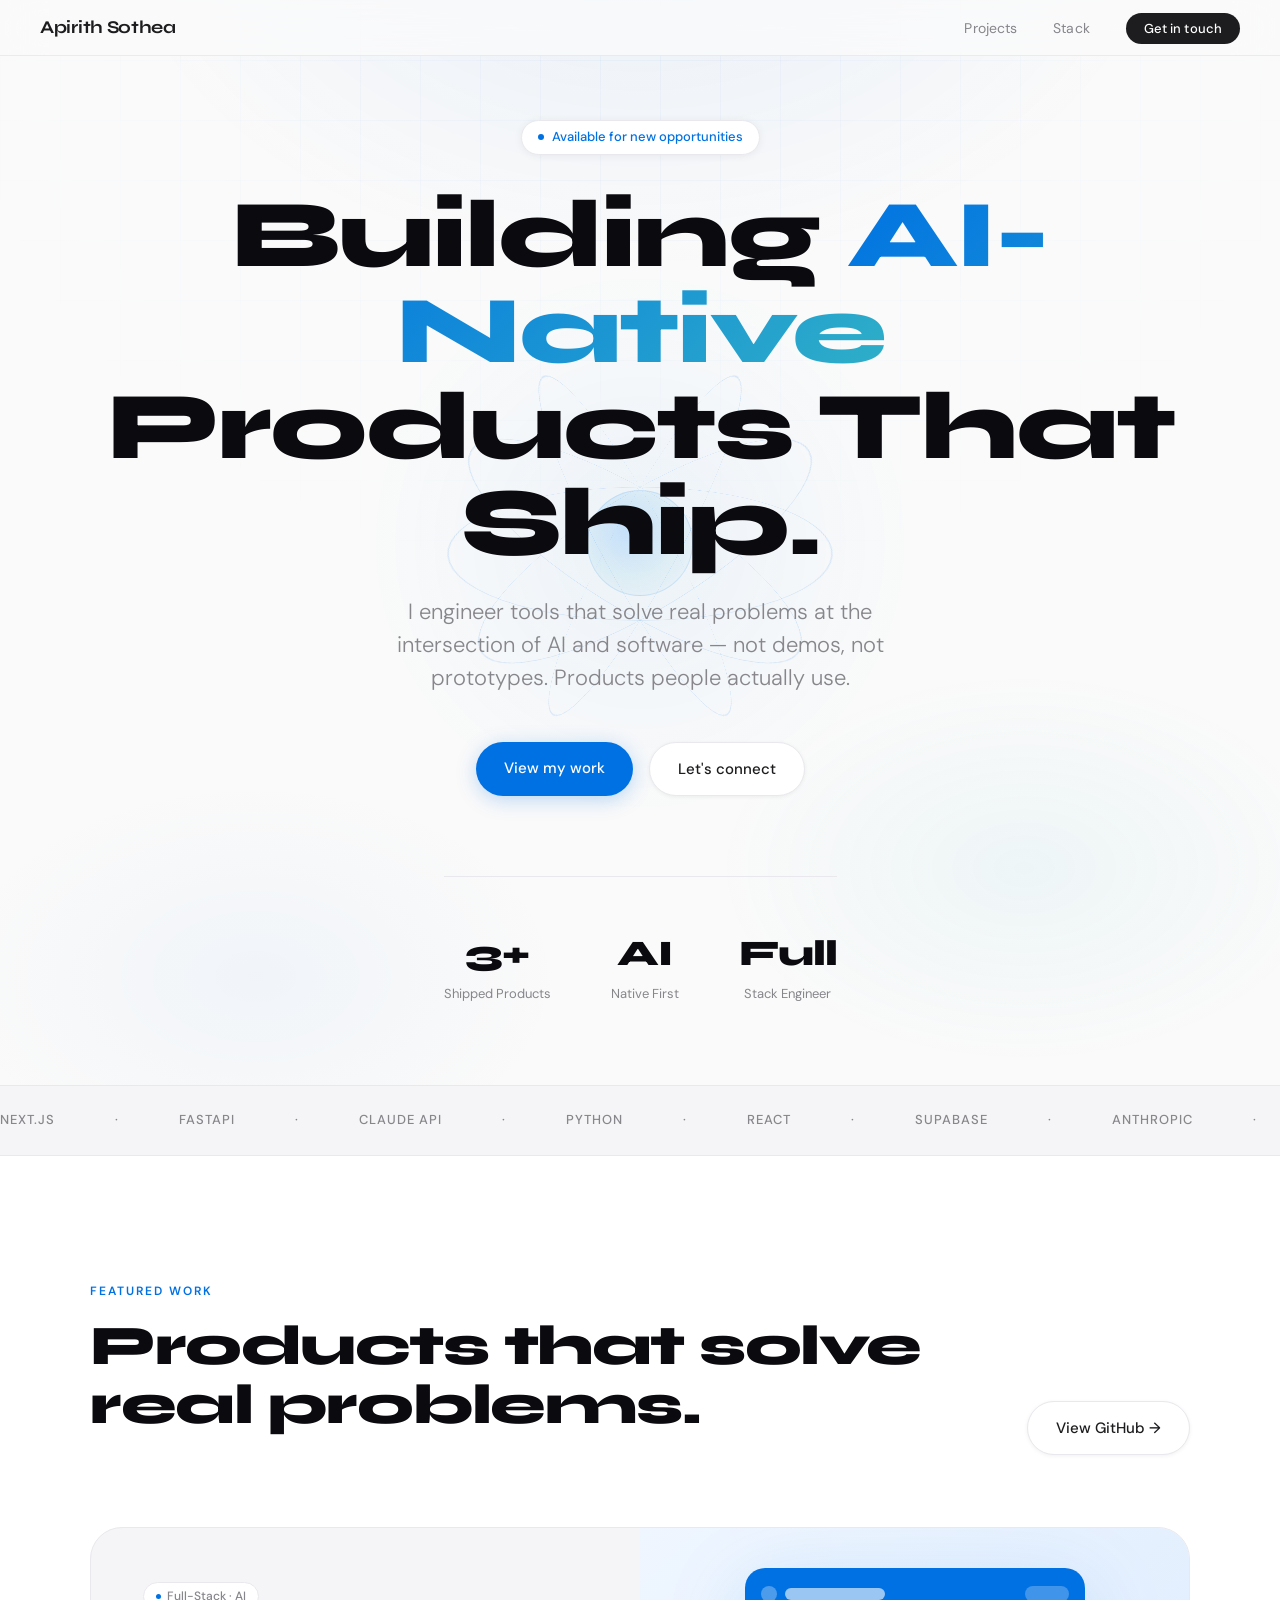
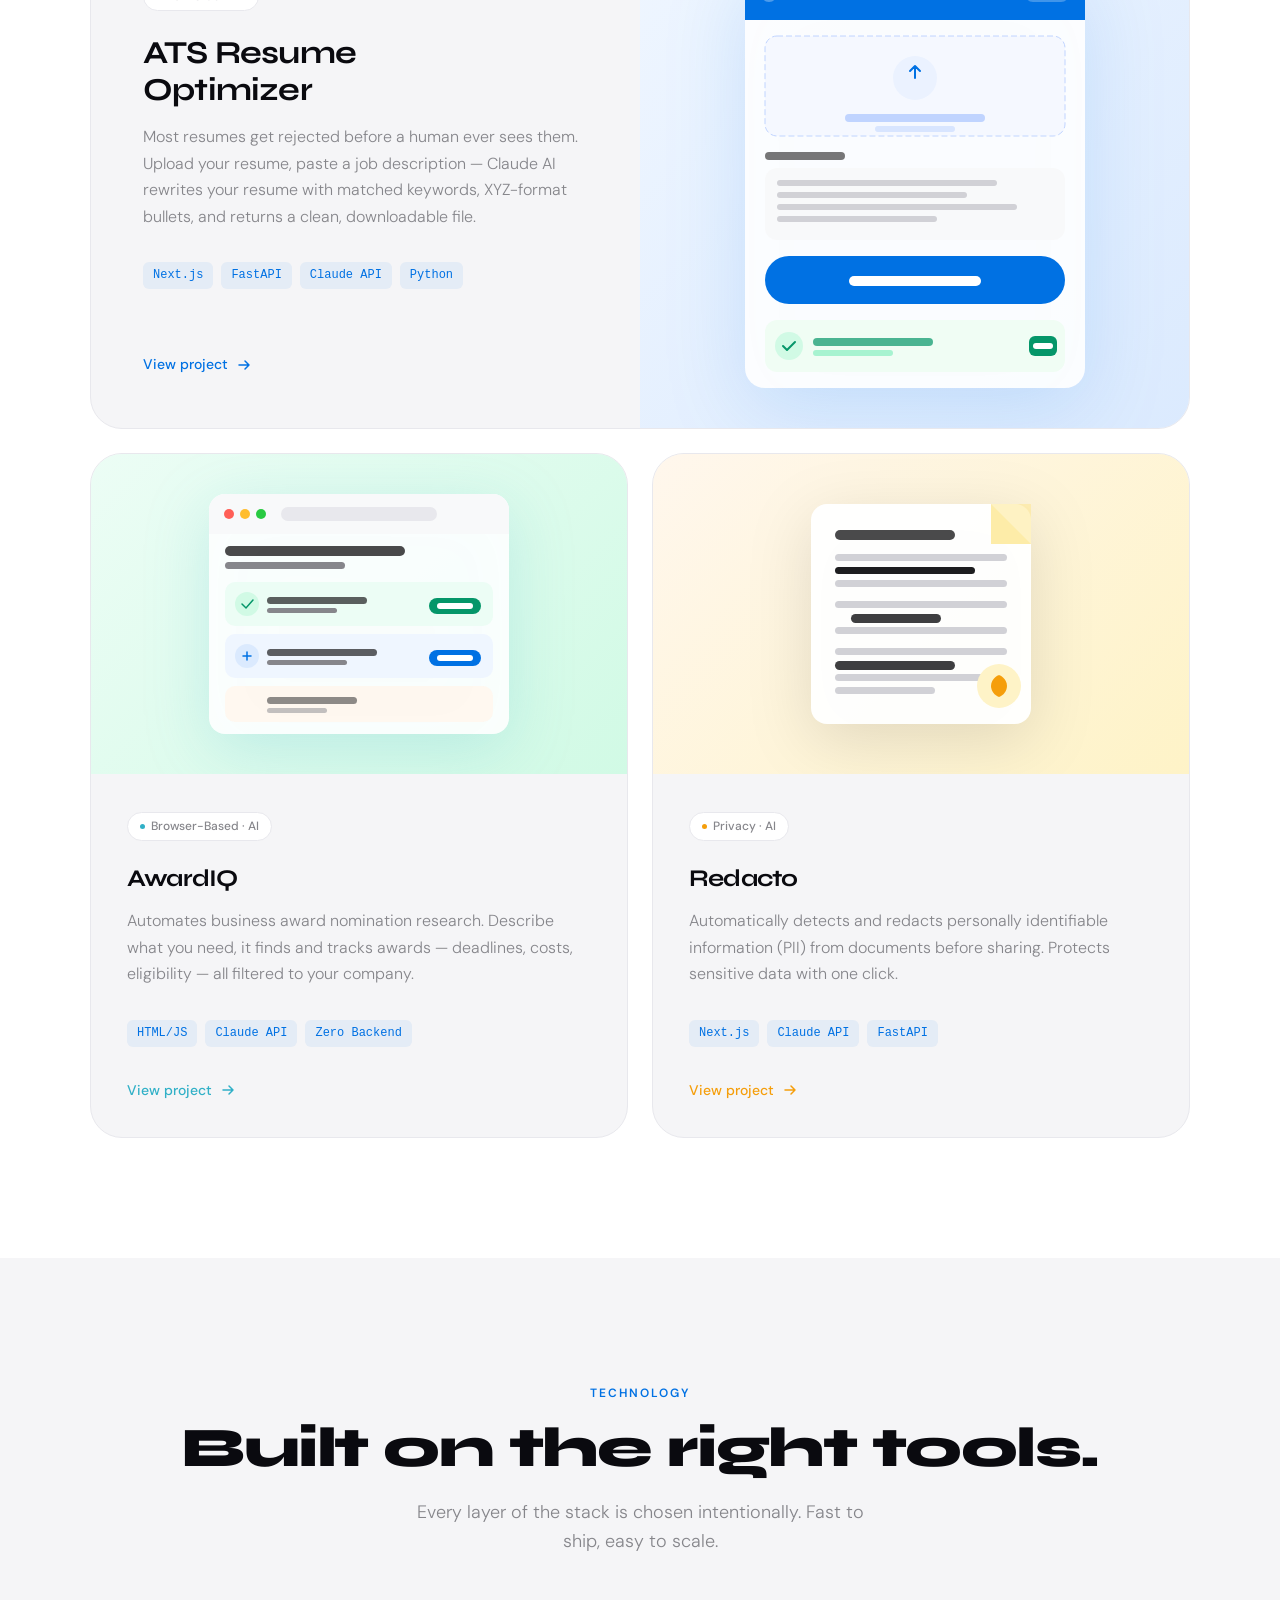
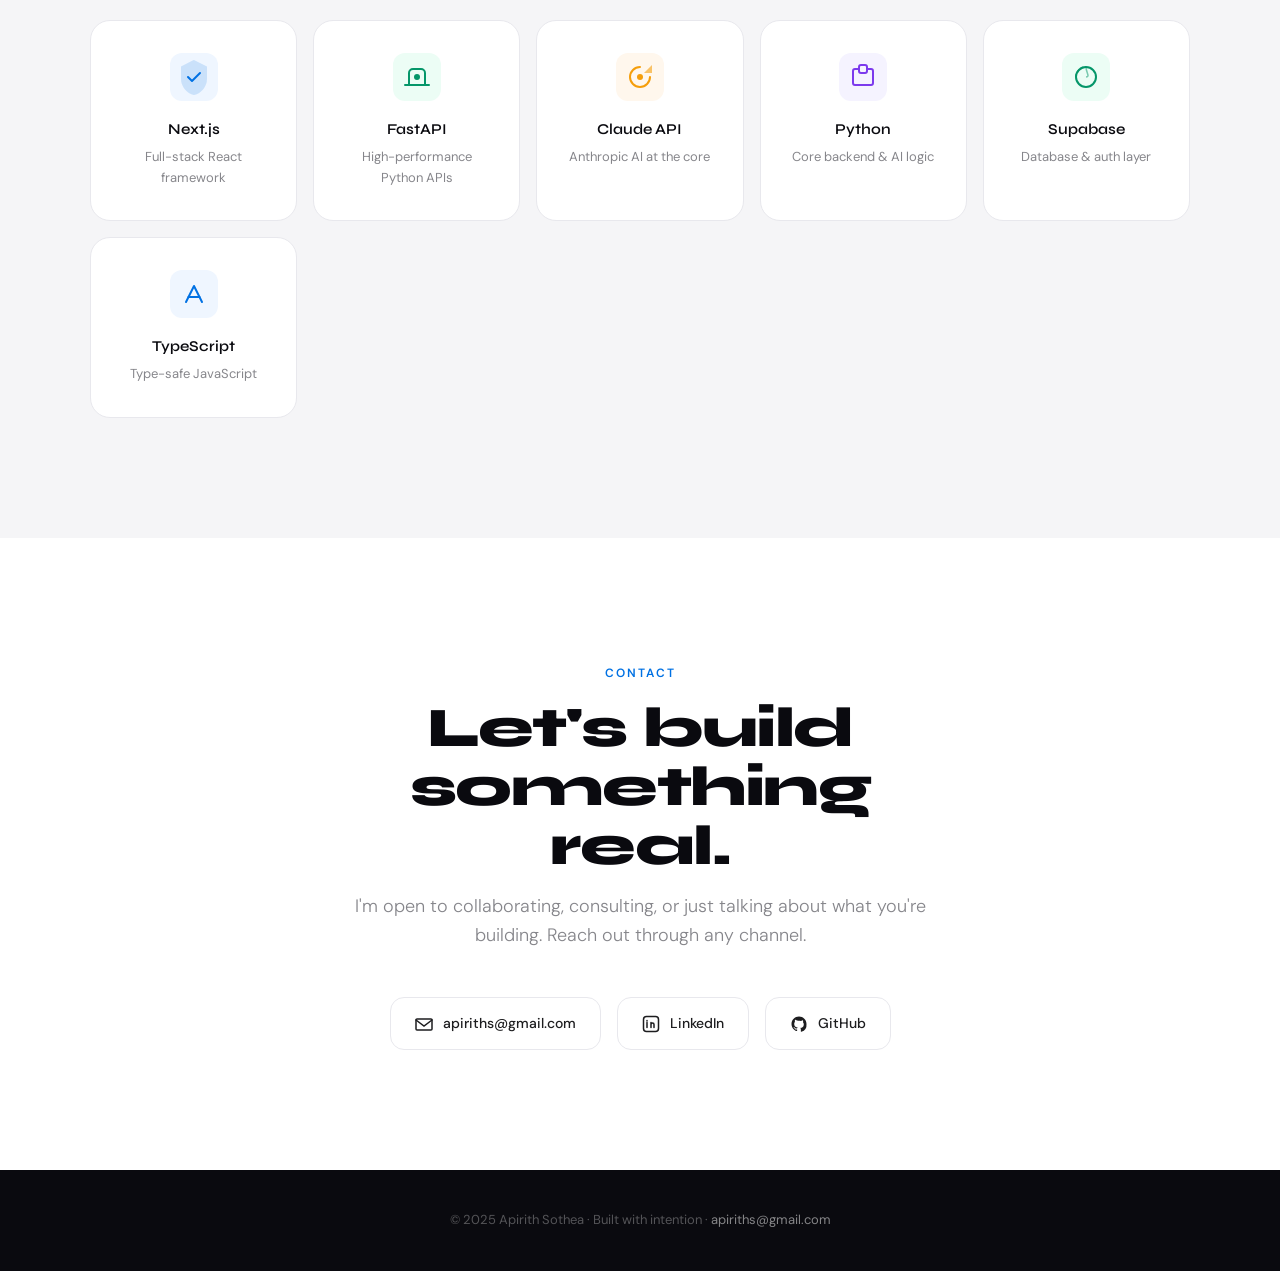
==== files/index.html @ 34fa956a "Add portfolio site with 3D scroll animation - index.html: full portfolio page with Apple-style 3D wi" ====
<!DOCTYPE html>
<html lang="en">
<head>
<meta charset="UTF-8">
<meta name="viewport" content="width=device-width, initial-scale=1.0">
<title>Apirith Sothea — AI Product Engineer</title>
<link rel="preconnect" href="https://fonts.googleapis.com">
<link href="https://fonts.googleapis.com/css2?family=Syne:wght@400;500;600;700;800&family=DM+Sans:ital,opsz,wght@0,9..40,300;0,9..40,400;0,9..40,500;1,9..40,300&display=swap" rel="stylesheet">
<style>
  *, *::before, *::after { margin: 0; padding: 0; box-sizing: border-box; }

  :root {
    --white: #ffffff;
    --off-white: #F5F5F7;
    --light: #FAFAFA;
    --mid: #E8E8ED;
    --subtle: #D1D1D6;
    --muted: #86868B;
    --dark: #1D1D1F;
    --deep: #0A0A0F;
    --blue: #0071E3;
    --blue-light: #2997FF;
    --blue-glow: rgba(0,113,227,0.12);
    --teal: #30B0C7;
    --radius: 20px;
    --radius-lg: 32px;
  }

  html { scroll-behavior: smooth; }

  body {
    font-family: 'DM Sans', sans-serif;
    background: var(--light);
    color: var(--dark);
    overflow-x: hidden;
    font-size: 17px;
    line-height: 1.6;
    -webkit-font-smoothing: antialiased;
  }

  /* NAV */
  nav {
    position: fixed;
    top: 0;
    left: 0;
    right: 0;
    z-index: 1000;
    padding: 0 40px;
    height: 56px;
    display: flex;
    align-items: center;
    justify-content: space-between;
    background: rgba(250, 250, 250, 0.82);
    backdrop-filter: blur(20px) saturate(180%);
    -webkit-backdrop-filter: blur(20px) saturate(180%);
    border-bottom: 1px solid rgba(0,0,0,0.06);
  }

  .nav-logo {
    font-family: 'Syne', sans-serif;
    font-weight: 700;
    font-size: 18px;
    color: var(--dark);
    text-decoration: none;
    letter-spacing: -0.3px;
  }

  .nav-links {
    display: flex;
    gap: 36px;
    list-style: none;
  }

  .nav-links a {
    font-size: 14px;
    color: var(--muted);
    text-decoration: none;
    font-weight: 400;
    transition: color 0.2s;
    letter-spacing: 0.1px;
  }

  .nav-links a:hover { color: var(--dark); }

  .nav-cta {
    background: var(--dark);
    color: white !important;
    padding: 7px 18px;
    border-radius: 20px;
    font-size: 13px !important;
    font-weight: 500 !important;
    transition: background 0.2s, transform 0.15s !important;
  }

  .nav-cta:hover { background: var(--blue) !important; color: white !important; transform: translateY(-1px); }

  /* HERO */
  .hero {
    min-height: 100vh;
    display: flex;
    flex-direction: column;
    align-items: center;
    justify-content: center;
    text-align: center;
    padding: 120px 40px 80px;
    position: relative;
    overflow: hidden;
  }

  .hero-bg {
    position: absolute;
    inset: 0;
    background:
      radial-gradient(ellipse 60% 50% at 50% -10%, rgba(0,113,227,0.08) 0%, transparent 70%),
      radial-gradient(ellipse 40% 30% at 80% 80%, rgba(48,176,199,0.06) 0%, transparent 60%),
      radial-gradient(ellipse 40% 30% at 20% 90%, rgba(0,113,227,0.04) 0%, transparent 60%);
    pointer-events: none;
  }

  .hero-grid {
    position: absolute;
    inset: 0;
    background-image:
      linear-gradient(rgba(0,113,227,0.04) 1px, transparent 1px),
      linear-gradient(90deg, rgba(0,113,227,0.04) 1px, transparent 1px);
    background-size: 60px 60px;
    mask-image: radial-gradient(ellipse 80% 80% at 50% 0%, black 0%, transparent 70%);
    pointer-events: none;
  }

  .hero-content {
    position: relative;
    z-index: 1;
    display: flex;
    flex-direction: column;
    align-items: center;
  }

  .hero-badge {
    display: inline-flex;
    align-items: center;
    gap: 8px;
    padding: 6px 16px;
    background: white;
    border: 1px solid var(--mid);
    border-radius: 20px;
    font-size: 13px;
    color: var(--blue);
    font-weight: 500;
    margin-bottom: 32px;
    box-shadow: 0 1px 8px rgba(0,0,0,0.06);
    animation: fadeUp 0.8s ease both;
  }

  .hero-badge-dot {
    width: 6px;
    height: 6px;
    background: var(--blue);
    border-radius: 50%;
    animation: pulse 2s infinite;
  }

  @keyframes pulse {
    0%, 100% { opacity: 1; transform: scale(1); }
    50% { opacity: 0.5; transform: scale(0.8); }
  }

  .hero h1 {
    font-family: 'Syne', sans-serif;
    font-size: clamp(52px, 8vw, 96px);
    font-weight: 800;
    line-height: 1.0;
    letter-spacing: -2px;
    color: var(--deep);
    margin-bottom: 24px;
    animation: fadeUp 0.8s 0.1s ease both;
  }

  .hero h1 span {
    background: linear-gradient(135deg, var(--blue) 0%, var(--teal) 100%);
    -webkit-background-clip: text;
    -webkit-text-fill-color: transparent;
    background-clip: text;
  }

  .hero-sub {
    font-size: clamp(18px, 2.5vw, 22px);
    color: var(--muted);
    max-width: 540px;
    font-weight: 300;
    line-height: 1.5;
    margin-bottom: 48px;
    animation: fadeUp 0.8s 0.2s ease both;
  }

  .hero-actions {
    display: flex;
    gap: 16px;
    justify-content: center;
    animation: fadeUp 0.8s 0.3s ease both;
  }

  .btn-primary {
    background: var(--blue);
    color: white;
    padding: 14px 28px;
    border-radius: 980px;
    text-decoration: none;
    font-size: 15px;
    font-weight: 500;
    transition: all 0.2s;
    box-shadow: 0 4px 20px rgba(0,113,227,0.25);
    border: none;
    cursor: pointer;
  }

  .btn-primary:hover {
    background: #0077ED;
    transform: translateY(-2px);
    box-shadow: 0 8px 30px rgba(0,113,227,0.35);
  }

  .btn-secondary {
    background: white;
    color: var(--dark);
    padding: 14px 28px;
    border-radius: 980px;
    text-decoration: none;
    font-size: 15px;
    font-weight: 500;
    transition: all 0.2s;
    border: 1px solid var(--mid);
    box-shadow: 0 1px 4px rgba(0,0,0,0.06);
  }

  .btn-secondary:hover {
    border-color: var(--subtle);
    transform: translateY(-2px);
    box-shadow: 0 4px 16px rgba(0,0,0,0.1);
  }

  .hero-stats {
    display: flex;
    gap: 60px;
    justify-content: center;
    margin-top: 80px;
    padding-top: 48px;
    border-top: 1px solid var(--mid);
    animation: fadeUp 0.8s 0.4s ease both;
  }

  .stat-item { text-align: center; }
  .stat-num {
    font-family: 'Syne', sans-serif;
    font-size: 36px;
    font-weight: 800;
    color: var(--deep);
    letter-spacing: -1px;
  }
  .stat-label {
    font-size: 13px;
    color: var(--muted);
    margin-top: 2px;
  }

  @keyframes fadeUp {
    from { opacity: 0; transform: translateY(24px); }
    to { opacity: 1; transform: translateY(0); }
  }

  /* SECTION COMMON */
  section { padding: 120px 40px; }

  .section-label {
    display: inline-block;
    font-size: 12px;
    font-weight: 600;
    letter-spacing: 2px;
    text-transform: uppercase;
    color: var(--blue);
    margin-bottom: 16px;
  }

  .section-title {
    font-family: 'Syne', sans-serif;
    font-size: clamp(36px, 5vw, 56px);
    font-weight: 800;
    line-height: 1.05;
    letter-spacing: -1.5px;
    color: var(--deep);
    margin-bottom: 20px;
  }

  .section-sub {
    font-size: 18px;
    color: var(--muted);
    font-weight: 300;
    max-width: 480px;
    line-height: 1.6;
  }

  /* MARQUEE STRIP */
  .marquee-section {
    padding: 24px 0;
    background: var(--off-white);
    border-top: 1px solid var(--mid);
    border-bottom: 1px solid var(--mid);
    overflow: hidden;
  }

  .marquee-track {
    display: flex;
    gap: 60px;
    animation: marquee 20s linear infinite;
    white-space: nowrap;
  }

  .marquee-item {
    font-size: 13px;
    font-weight: 500;
    color: var(--muted);
    letter-spacing: 1px;
    text-transform: uppercase;
    flex-shrink: 0;
  }

  @keyframes marquee {
    from { transform: translateX(0); }
    to { transform: translateX(-50%); }
  }

  /* PROJECTS */
  .projects-section { background: var(--white); }

  .projects-header {
    max-width: 1100px;
    margin: 0 auto 72px;
    display: flex;
    justify-content: space-between;
    align-items: flex-end;
  }

  .projects-grid {
    max-width: 1100px;
    margin: 0 auto;
    display: grid;
    gap: 24px;
  }

  /* Project Card — hero card */
  .project-card {
    background: var(--off-white);
    border-radius: var(--radius-lg);
    overflow: hidden;
    border: 1px solid var(--mid);
    transition: all 0.35s cubic-bezier(0.25, 0.46, 0.45, 0.94);
    cursor: pointer;
  }

  .project-card:hover {
    transform: translateY(-6px);
    box-shadow: 0 24px 60px rgba(0,0,0,0.1);
    border-color: var(--subtle);
  }

  .project-card.featured {
    display: grid;
    grid-template-columns: 1fr 1fr;
    min-height: 480px;
  }

  .project-card-content {
    padding: 52px;
    display: flex;
    flex-direction: column;
    justify-content: space-between;
  }

  .project-tag {
    display: inline-flex;
    align-items: center;
    gap: 6px;
    padding: 4px 12px;
    background: white;
    border: 1px solid var(--mid);
    border-radius: 20px;
    font-size: 12px;
    font-weight: 500;
    color: var(--muted);
    margin-bottom: 24px;
    align-self: flex-start;
  }

  .project-tag-dot {
    width: 5px;
    height: 5px;
    border-radius: 50%;
    background: var(--blue);
  }

  .project-card h3 {
    font-family: 'Syne', sans-serif;
    font-size: 32px;
    font-weight: 700;
    color: var(--deep);
    letter-spacing: -0.8px;
    margin-bottom: 16px;
    line-height: 1.15;
  }

  .project-card p {
    font-size: 16px;
    color: var(--muted);
    font-weight: 300;
    line-height: 1.65;
    margin-bottom: 32px;
    flex: 1;
  }

  .project-stack {
    display: flex;
    flex-wrap: wrap;
    gap: 8px;
    margin-bottom: 32px;
  }

  .stack-chip {
    padding: 4px 10px;
    background: rgba(0,113,227,0.07);
    color: var(--blue);
    border-radius: 6px;
    font-size: 12px;
    font-weight: 500;
    font-family: 'DM Mono', monospace;
  }

  .project-link {
    display: inline-flex;
    align-items: center;
    gap: 8px;
    color: var(--blue);
    font-size: 14px;
    font-weight: 500;
    text-decoration: none;
    transition: gap 0.2s;
  }

  .project-link:hover { gap: 12px; }

  .project-card-visual {
    background: linear-gradient(135deg, #f0f4ff 0%, #e8f4fd 100%);
    display: flex;
    align-items: center;
    justify-content: center;
    padding: 40px;
    position: relative;
    overflow: hidden;
  }

  /* ATS Optimizer SVG Mockup */
  .mockup-ats {
    width: 100%;
    max-width: 340px;
    filter: drop-shadow(0 20px 40px rgba(0,113,227,0.15));
  }

  /* Sub cards row */
  .projects-row {
    display: grid;
    grid-template-columns: 1fr 1fr;
    gap: 24px;
  }

  .project-card.sub {
    min-height: 360px;
    display: flex;
    flex-direction: column;
  }

  .project-card.sub .project-card-visual {
    flex: 1;
    min-height: 200px;
  }

  .project-card.sub .project-card-content {
    padding: 36px;
  }

  .project-card.sub h3 {
    font-size: 24px;
  }

  /* AwardIQ mockup */
  .mockup-award {
    width: 100%;
    max-width: 300px;
    filter: drop-shadow(0 16px 32px rgba(48,176,199,0.2));
  }

  /* Redacto mockup */
  .mockup-redacto {
    width: 100%;
    max-width: 300px;
    filter: drop-shadow(0 16px 32px rgba(0,0,0,0.12));
  }

  /* COLOR variants for card backgrounds */
  .bg-blue { background: linear-gradient(135deg, #EFF6FF 0%, #DBEAFE 100%); }
  .bg-teal { background: linear-gradient(135deg, #ECFDF5 0%, #D1FAE5 100%); }
  .bg-warm { background: linear-gradient(135deg, #FFF7ED 0%, #FEF3C7 100%); }
  .bg-purple { background: linear-gradient(135deg, #F5F3FF 0%, #EDE9FE 100%); }

  /* STACK SECTION */
  .stack-section { background: var(--off-white); }

  .stack-header {
    max-width: 1100px;
    margin: 0 auto 64px;
    text-align: center;
  }

  .stack-grid {
    max-width: 1100px;
    margin: 0 auto;
    display: grid;
    grid-template-columns: repeat(auto-fit, minmax(200px, 1fr));
    gap: 16px;
  }

  .stack-card {
    background: white;
    border: 1px solid var(--mid);
    border-radius: var(--radius);
    padding: 32px 28px;
    text-align: center;
    transition: all 0.25s;
  }

  .stack-card:hover {
    transform: translateY(-4px);
    box-shadow: 0 12px 32px rgba(0,0,0,0.08);
    border-color: var(--blue);
  }

  .stack-icon {
    width: 48px;
    height: 48px;
    margin: 0 auto 16px;
    display: flex;
    align-items: center;
    justify-content: center;
  }

  .stack-card h4 {
    font-family: 'Syne', sans-serif;
    font-size: 15px;
    font-weight: 600;
    color: var(--deep);
    margin-bottom: 6px;
  }

  .stack-card p {
    font-size: 13px;
    color: var(--muted);
  }

  /* CONTACT */
  .contact-section {
    background: var(--white);
    text-align: center;
  }

  .contact-inner {
    max-width: 640px;
    margin: 0 auto;
  }

  .contact-section .section-title {
    margin-bottom: 16px;
  }

  .contact-section .section-sub {
    max-width: 100%;
    margin: 0 auto 48px;
  }

  .contact-links {
    display: flex;
    gap: 16px;
    justify-content: center;
    flex-wrap: wrap;
  }

  .contact-link {
    display: inline-flex;
    align-items: center;
    gap: 10px;
    padding: 14px 24px;
    border: 1px solid var(--mid);
    border-radius: 14px;
    text-decoration: none;
    color: var(--dark);
    font-size: 14px;
    font-weight: 500;
    transition: all 0.2s;
    background: white;
  }

  .contact-link:hover {
    border-color: var(--blue);
    color: var(--blue);
    transform: translateY(-2px);
    box-shadow: 0 8px 24px rgba(0,113,227,0.1);
  }

  /* FOOTER */
  footer {
    background: var(--deep);
    padding: 40px;
    text-align: center;
    color: rgba(255,255,255,0.3);
    font-size: 13px;
  }

  footer a { color: rgba(255,255,255,0.5); text-decoration: none; }
  footer a:hover { color: white; }

  /* SCROLL ANIMATION */
  .reveal {
    opacity: 0;
    transform: translateY(30px);
    transition: all 0.7s cubic-bezier(0.25, 0.46, 0.45, 0.94);
  }

  .reveal.visible {
    opacity: 1;
    transform: translateY(0);
  }

  /* 3D HERO ORB */
  .hero-3d {
    position: absolute;
    inset: 0;
    display: flex;
    align-items: center;
    justify-content: center;
    pointer-events: none;
    z-index: 0;
    perspective: 1100px;
    perspective-origin: 50% 50%;
  }

  .orb-wrap {
    width: 380px;
    height: 380px;
    transform-style: preserve-3d;
    will-change: transform;
  }

  .hero-orb {
    width: 100%;
    height: 100%;
    transform-style: preserve-3d;
    animation: orbSpin 28s linear infinite;
    position: relative;
  }

  .orb-ring {
    position: absolute;
    inset: 0;
    border-radius: 50%;
    border: 1px solid rgba(0, 113, 227, 0.16);
    transform-style: preserve-3d;
  }

  .orb-ring:nth-child(1) { transform: rotateX(70deg) rotateY(0deg); }
  .orb-ring:nth-child(2) { transform: rotateX(70deg) rotateY(30deg); }
  .orb-ring:nth-child(3) { transform: rotateX(70deg) rotateY(60deg); }
  .orb-ring:nth-child(4) { transform: rotateX(70deg) rotateY(90deg); }
  .orb-ring:nth-child(5) { transform: rotateX(70deg) rotateY(120deg); }
  .orb-ring:nth-child(6) { transform: rotateX(70deg) rotateY(150deg); }
  .orb-ring:nth-child(7) { transform: rotateY(90deg); border-color: rgba(48, 176, 199, 0.12); }

  .orb-core {
    position: absolute;
    inset: 36%;
    border-radius: 50%;
    background: radial-gradient(circle at 38% 38%,
      rgba(41, 151, 255, 0.2),
      rgba(48, 176, 199, 0.08) 55%,
      transparent);
    border: 1px solid rgba(0, 113, 227, 0.12);
  }

  .orb-glow {
    position: absolute;
    inset: -25%;
    background: radial-gradient(circle, rgba(0, 113, 227, 0.055) 0%, transparent 68%);
    border-radius: 50%;
  }

  @keyframes orbSpin {
    from { transform: rotateX(15deg) rotateY(0deg); }
    to   { transform: rotateX(15deg) rotateY(360deg); }
  }

  /* Responsive */
  @media (max-width: 768px) {
    nav { padding: 0 20px; }
    .nav-links { display: none; }
    section { padding: 80px 20px; }
    .hero { padding: 100px 24px 60px; }
    .hero-stats { gap: 32px; }
    .project-card.featured { grid-template-columns: 1fr; }
    .project-card.featured .project-card-visual { min-height: 280px; }
    .project-card-content { padding: 32px; }
    .projects-row { grid-template-columns: 1fr; }
    .projects-header { flex-direction: column; align-items: flex-start; gap: 24px; }
    .hero h1 { letter-spacing: -1px; }
    .hero-3d { display: none; }
  }
</style>
</head>
<body>

<!-- NAV -->
<nav>
  <a href="#" class="nav-logo">Apirith Sothea</a>
  <ul class="nav-links">
    <li><a href="#projects">Projects</a></li>
    <li><a href="#stack">Stack</a></li>
    <li><a href="mailto:apiriths@gmail.com" class="nav-cta">Get in touch</a></li>
  </ul>
</nav>

<!-- HERO -->
<section class="hero">
  <div class="hero-bg"></div>
  <div class="hero-grid"></div>

  <div class="hero-3d">
    <div class="orb-wrap" id="orbWrap">
      <div class="hero-orb">
        <div class="orb-ring"></div>
        <div class="orb-ring"></div>
        <div class="orb-ring"></div>
        <div class="orb-ring"></div>
        <div class="orb-ring"></div>
        <div class="orb-ring"></div>
        <div class="orb-ring"></div>
        <div class="orb-glow"></div>
        <div class="orb-core"></div>
      </div>
    </div>
  </div>

  <div class="hero-content">
    <div class="hero-badge">
      <span class="hero-badge-dot"></span>
      Available for new opportunities
    </div>

    <h1>Building <span>AI-Native</span><br>Products That Ship.</h1>
    <p class="hero-sub">I engineer tools that solve real problems at the intersection of AI and software — not demos, not prototypes. Products people actually use.</p>

    <div class="hero-actions">
      <a href="#projects" class="btn-primary">View my work</a>
      <a href="mailto:apiriths@gmail.com" class="btn-secondary">Let's connect</a>
    </div>

    <div class="hero-stats">
      <div class="stat-item">
        <div class="stat-num">3+</div>
        <div class="stat-label">Shipped Products</div>
      </div>
      <div class="stat-item">
        <div class="stat-num">AI</div>
        <div class="stat-label">Native First</div>
      </div>
      <div class="stat-item">
        <div class="stat-num">Full</div>
        <div class="stat-label">Stack Engineer</div>
      </div>
    </div>
  </div>
</section>

<!-- MARQUEE -->
<div class="marquee-section">
  <div class="marquee-track">
    <span class="marquee-item">Next.js</span>
    <span class="marquee-item">·</span>
    <span class="marquee-item">FastAPI</span>
    <span class="marquee-item">·</span>
    <span class="marquee-item">Claude API</span>
    <span class="marquee-item">·</span>
    <span class="marquee-item">Python</span>
    <span class="marquee-item">·</span>
    <span class="marquee-item">React</span>
    <span class="marquee-item">·</span>
    <span class="marquee-item">Supabase</span>
    <span class="marquee-item">·</span>
    <span class="marquee-item">Anthropic</span>
    <span class="marquee-item">·</span>
    <span class="marquee-item">TypeScript</span>
    <span class="marquee-item">·</span>
    <span class="marquee-item">Tailwind CSS</span>
    <span class="marquee-item">·</span>
    <span class="marquee-item">REST APIs</span>
    <span class="marquee-item">·</span>
    <span class="marquee-item">AI Engineering</span>
    <span class="marquee-item">·</span>
    <!-- duplicate for seamless loop -->
    <span class="marquee-item">Next.js</span>
    <span class="marquee-item">·</span>
    <span class="marquee-item">FastAPI</span>
    <span class="marquee-item">·</span>
    <span class="marquee-item">Claude API</span>
    <span class="marquee-item">·</span>
    <span class="marquee-item">Python</span>
    <span class="marquee-item">·</span>
    <span class="marquee-item">React</span>
    <span class="marquee-item">·</span>
    <span class="marquee-item">Supabase</span>
    <span class="marquee-item">·</span>
    <span class="marquee-item">Anthropic</span>
    <span class="marquee-item">·</span>
    <span class="marquee-item">TypeScript</span>
    <span class="marquee-item">·</span>
    <span class="marquee-item">Tailwind CSS</span>
    <span class="marquee-item">·</span>
    <span class="marquee-item">REST APIs</span>
    <span class="marquee-item">·</span>
    <span class="marquee-item">AI Engineering</span>
    <span class="marquee-item">·</span>
  </div>
</div>

<!-- PROJECTS -->
<section class="projects-section" id="projects">
  <div class="projects-header reveal">
    <div>
      <span class="section-label">Featured Work</span>
      <h2 class="section-title">Products that solve<br>real problems.</h2>
    </div>
    <a href="https://github.com/apiriths" target="_blank" class="btn-secondary" style="white-space:nowrap;">View GitHub →</a>
  </div>

  <div class="projects-grid">

    <!-- ATS RESUME OPTIMIZER — FEATURED -->
    <div class="project-card featured reveal">
      <div class="project-card-content">
        <div>
          <span class="project-tag"><span class="project-tag-dot"></span>Full-Stack · AI</span>
          <h3>ATS Resume<br>Optimizer</h3>
          <p>Most resumes get rejected before a human ever sees them. Upload your resume, paste a job description — Claude AI rewrites your resume with matched keywords, XYZ-format bullets, and returns a clean, downloadable file.</p>
          <div class="project-stack">
            <span class="stack-chip">Next.js</span>
            <span class="stack-chip">FastAPI</span>
            <span class="stack-chip">Claude API</span>
            <span class="stack-chip">Python</span>
          </div>
        </div>
        <a href="#" class="project-link">
          View project
          <svg width="16" height="16" viewBox="0 0 16 16" fill="none">
            <path d="M3 8h10M9 4l4 4-4 4" stroke="currentColor" stroke-width="1.5" stroke-linecap="round" stroke-linejoin="round"/>
          </svg>
        </a>
      </div>
      <div class="project-card-visual bg-blue">
        <!-- ATS Optimizer Mockup -->
        <svg class="mockup-ats" viewBox="0 0 340 420" fill="none" xmlns="http://www.w3.org/2000/svg">
          <!-- Card shell -->
          <rect x="0" y="0" width="340" height="420" rx="20" fill="white" opacity="0.9"/>
          <!-- Header bar -->
          <rect x="0" y="0" width="340" height="52" rx="20" fill="#0071E3"/>
          <rect x="0" y="32" width="340" height="20" fill="#0071E3"/>
          <circle cx="24" cy="26" r="8" fill="rgba(255,255,255,0.3)"/>
          <rect x="40" y="20" width="100" height="12" rx="6" fill="rgba(255,255,255,0.6)"/>
          <rect x="280" y="18" width="44" height="16" rx="8" fill="rgba(255,255,255,0.25)"/>

          <!-- Upload zone -->
          <rect x="20" y="68" width="300" height="100" rx="12" fill="#F5F8FF" stroke="#C0D4FF" stroke-dasharray="6 3"/>
          <rect x="148" y="88" width="44" height="44" rx="22" fill="#EBF2FF"/>
          <path d="M170 110 L170 98 M170 98 L165 103 M170 98 L175 103" stroke="#0071E3" stroke-width="2" stroke-linecap="round"/>
          <rect x="100" y="146" width="140" height="8" rx="4" fill="#C0D4FF"/>
          <rect x="130" y="158" width="80" height="6" rx="3" fill="#D8E5FF"/>

          <!-- Job desc label -->
          <rect x="20" y="184" width="80" height="8" rx="4" fill="#1D1D1F" opacity="0.6"/>
          <rect x="20" y="200" width="300" height="72" rx="12" fill="#F8F9FA"/>
          <rect x="32" y="212" width="220" height="6" rx="3" fill="#D1D1D6"/>
          <rect x="32" y="224" width="190" height="6" rx="3" fill="#D1D1D6"/>
          <rect x="32" y="236" width="240" height="6" rx="3" fill="#D1D1D6"/>
          <rect x="32" y="248" width="160" height="6" rx="3" fill="#D1D1D6"/>

          <!-- Analyze button -->
          <rect x="20" y="288" width="300" height="48" rx="24" fill="#0071E3"/>
          <rect x="104" y="308" width="132" height="10" rx="5" fill="white"/>

          <!-- Result preview -->
          <rect x="20" y="352" width="300" height="52" rx="12" fill="#F0FDF4"/>
          <circle cx="44" cy="378" r="14" fill="#D1FAE5"/>
          <path d="M38 378 L42 382 L50 374" stroke="#059669" stroke-width="2" stroke-linecap="round" stroke-linejoin="round"/>
          <rect x="68" y="370" width="120" height="8" rx="4" fill="#059669" opacity="0.7"/>
          <rect x="68" y="382" width="80" height="6" rx="3" fill="#A7F3D0"/>
          <rect x="284" y="368" width="28" height="20" rx="6" fill="#059669"/>
          <rect x="288" y="375" width="20" height="6" rx="3" fill="white"/>
        </svg>
      </div>
    </div>

    <!-- SUB CARDS ROW -->
    <div class="projects-row">

      <!-- AWARDIQ -->
      <div class="project-card sub reveal">
        <div class="project-card-visual bg-teal">
          <svg class="mockup-award" viewBox="0 0 300 240" fill="none" xmlns="http://www.w3.org/2000/svg">
            <!-- Browser chrome -->
            <rect width="300" height="240" rx="16" fill="white" opacity="0.9"/>
            <rect width="300" height="40" rx="16" fill="#F8F9FA"/>
            <rect y="24" width="300" height="16" fill="#F8F9FA"/>
            <circle cx="20" cy="20" r="5" fill="#FF5F57"/>
            <circle cx="36" cy="20" r="5" fill="#FFBD2E"/>
            <circle cx="52" cy="20" r="5" fill="#28CA41"/>
            <rect x="72" y="13" width="156" height="14" rx="7" fill="#E8E8ED"/>

            <!-- Content -->
            <rect x="16" y="52" width="180" height="10" rx="5" fill="#1D1D1F" opacity="0.8"/>
            <rect x="16" y="68" width="120" height="7" rx="3.5" fill="#86868B"/>

            <!-- Award cards -->
            <rect x="16" y="88" width="268" height="44" rx="10" fill="#ECFDF5"/>
            <circle cx="38" cy="110" r="12" fill="#D1FAE5"/>
            <path d="M33 110 L37 114 L44 106" stroke="#059669" stroke-width="1.5" stroke-linecap="round"/>
            <rect x="58" y="103" width="100" height="7" rx="3.5" fill="#1D1D1F" opacity="0.7"/>
            <rect x="58" y="114" width="70" height="5" rx="2.5" fill="#86868B"/>
            <rect x="220" y="104" width="52" height="16" rx="8" fill="#059669"/>
            <rect x="228" y="109" width="36" height="6" rx="3" fill="white"/>

            <rect x="16" y="140" width="268" height="44" rx="10" fill="#EFF6FF"/>
            <circle cx="38" cy="162" r="12" fill="#DBEAFE"/>
            <path d="M34 162 h8 M38 158 v8" stroke="#0071E3" stroke-width="1.5" stroke-linecap="round"/>
            <rect x="58" y="155" width="110" height="7" rx="3.5" fill="#1D1D1F" opacity="0.7"/>
            <rect x="58" y="166" width="80" height="5" rx="2.5" fill="#86868B"/>
            <rect x="220" y="156" width="52" height="16" rx="8" fill="#0071E3"/>
            <rect x="228" y="161" width="36" height="6" rx="3" fill="white"/>

            <rect x="16" y="192" width="268" height="36" rx="10" fill="#FFF7ED" opacity="0.8"/>
            <rect x="58" y="203" width="90" height="7" rx="3.5" fill="#1D1D1F" opacity="0.5"/>
            <rect x="58" y="214" width="60" height="5" rx="2.5" fill="#86868B" opacity="0.5"/>
          </svg>
        </div>
        <div class="project-card-content">
          <div>
            <span class="project-tag"><span class="project-tag-dot" style="background:#30B0C7"></span>Browser-Based · AI</span>
            <h3>AwardIQ</h3>
            <p>Automates business award nomination research. Describe what you need, it finds and tracks awards — deadlines, costs, eligibility — all filtered to your company.</p>
            <div class="project-stack">
              <span class="stack-chip">HTML/JS</span>
              <span class="stack-chip">Claude API</span>
              <span class="stack-chip">Zero Backend</span>
            </div>
          </div>
          <a href="#" class="project-link" style="color:#30B0C7">
            View project
            <svg width="16" height="16" viewBox="0 0 16 16" fill="none">
              <path d="M3 8h10M9 4l4 4-4 4" stroke="currentColor" stroke-width="1.5" stroke-linecap="round" stroke-linejoin="round"/>
            </svg>
          </a>
        </div>
      </div>

      <!-- REDACTO -->
      <div class="project-card sub reveal">
        <div class="project-card-visual bg-warm">
          <svg class="mockup-redacto" viewBox="0 0 300 240" fill="none" xmlns="http://www.w3.org/2000/svg">
            <!-- Doc shape -->
            <rect x="40" y="10" width="220" height="220" rx="16" fill="white" opacity="0.95"/>
            <!-- Dog ear -->
            <path d="M220 10 L260 50 L220 50 Z" fill="#FEF3C7"/>
            <rect x="220" y="10" width="40" height="40" rx="0" fill="#FDE68A" opacity="0.5"/>

            <!-- Header -->
            <rect x="64" y="36" width="120" height="10" rx="5" fill="#1D1D1F" opacity="0.8"/>

            <!-- Lines with redaction -->
            <rect x="64" y="60" width="172" height="7" rx="3.5" fill="#D1D1D6"/>
            <rect x="64" y="73" width="140" height="7" rx="3.5" fill="#1D1D1F"/>
            <rect x="64" y="86" width="172" height="7" rx="3.5" fill="#D1D1D6"/>

            <!-- Redacted block 1 -->
            <rect x="64" y="107" width="172" height="7" rx="3.5" fill="#D1D1D6"/>
            <rect x="80" y="120" width="90" height="9" rx="4.5" fill="#1D1D1F" opacity="0.85"/>
            <rect x="64" y="133" width="172" height="7" rx="3.5" fill="#D1D1D6"/>

            <!-- Redacted block 2 -->
            <rect x="64" y="154" width="172" height="7" rx="3.5" fill="#D1D1D6"/>
            <rect x="64" y="167" width="120" height="9" rx="4.5" fill="#1D1D1F" opacity="0.85"/>
            <rect x="64" y="180" width="172" height="7" rx="3.5" fill="#D1D1D6"/>
            <rect x="64" y="193" width="100" height="7" rx="3.5" fill="#D1D1D6"/>

            <!-- Shield icon overlay -->
            <circle cx="228" cy="192" r="22" fill="#FEF3C7"/>
            <path d="M228 181 C228 181 220 184 220 192 C220 197 223.6 201.4 228 203 C232.4 201.4 236 197 236 192 C236 184 228 181 228 181Z" fill="#F59E0B"/>
          </svg>
        </div>
        <div class="project-card-content">
          <div>
            <span class="project-tag"><span class="project-tag-dot" style="background:#F59E0B"></span>Privacy · AI</span>
            <h3>Redacto</h3>
            <p>Automatically detects and redacts personally identifiable information (PII) from documents before sharing. Protects sensitive data with one click.</p>
            <div class="project-stack">
              <span class="stack-chip">Next.js</span>
              <span class="stack-chip">Claude API</span>
              <span class="stack-chip">FastAPI</span>
            </div>
          </div>
          <a href="#" class="project-link" style="color:#F59E0B">
            View project
            <svg width="16" height="16" viewBox="0 0 16 16" fill="none">
              <path d="M3 8h10M9 4l4 4-4 4" stroke="currentColor" stroke-width="1.5" stroke-linecap="round" stroke-linejoin="round"/>
            </svg>
          </a>
        </div>
      </div>
    </div>
  </div>
</section>

<!-- STACK SECTION -->
<section class="stack-section" id="stack">
  <div class="stack-header reveal">
    <span class="section-label">Technology</span>
    <h2 class="section-title">Built on the right tools.</h2>
    <p class="section-sub" style="margin: 16px auto 0;">Every layer of the stack is chosen intentionally. Fast to ship, easy to scale.</p>
  </div>

  <div class="stack-grid reveal">
    <div class="stack-card">
      <div class="stack-icon">
        <svg viewBox="0 0 48 48" fill="none"><rect width="48" height="48" rx="12" fill="#EFF6FF"/><path d="M24 8L12 14v12c0 7 5.4 13.5 12 15 6.6-1.5 12-8 12-15V14L24 8z" fill="#0071E3" opacity="0.15" stroke="#0071E3" stroke-width="2"/><path d="M18 24l4 4 8-8" stroke="#0071E3" stroke-width="2" stroke-linecap="round" stroke-linejoin="round"/></svg>
      </div>
      <h4>Next.js</h4>
      <p>Full-stack React framework</p>
    </div>

    <div class="stack-card">
      <div class="stack-icon">
        <svg viewBox="0 0 48 48" fill="none"><rect width="48" height="48" rx="12" fill="#ECFDF5"/><path d="M16 32V20a4 4 0 014-4h8a4 4 0 014 4v12" stroke="#059669" stroke-width="2" stroke-linecap="round"/><path d="M12 32h24" stroke="#059669" stroke-width="2" stroke-linecap="round"/><circle cx="24" cy="24" r="3" fill="#059669"/></svg>
      </div>
      <h4>FastAPI</h4>
      <p>High-performance Python APIs</p>
    </div>

    <div class="stack-card">
      <div class="stack-icon">
        <svg viewBox="0 0 48 48" fill="none"><rect width="48" height="48" rx="12" fill="#FFF7ED"/><path d="M24 14c-5.5 0-10 4.5-10 10s4.5 10 10 10 10-4.5 10-10" stroke="#F59E0B" stroke-width="2" stroke-linecap="round"/><path d="M34 14l-6 6 8 0 0-8" fill="#F59E0B" opacity="0.6"/><circle cx="24" cy="24" r="3" fill="#F59E0B"/></svg>
      </div>
      <h4>Claude API</h4>
      <p>Anthropic AI at the core</p>
    </div>

    <div class="stack-card">
      <div class="stack-icon">
        <svg viewBox="0 0 48 48" fill="none"><rect width="48" height="48" rx="12" fill="#F5F3FF"/><path d="M20 16h-4a2 2 0 00-2 2v12a2 2 0 002 2h16a2 2 0 002-2V18a2 2 0 00-2-2h-4" stroke="#7C3AED" stroke-width="2" stroke-linecap="round"/><rect x="20" y="12" width="8" height="8" rx="2" stroke="#7C3AED" stroke-width="2"/></svg>
      </div>
      <h4>Python</h4>
      <p>Core backend & AI logic</p>
    </div>

    <div class="stack-card">
      <div class="stack-icon">
        <svg viewBox="0 0 48 48" fill="none"><rect width="48" height="48" rx="12" fill="#ECFDF5"/><circle cx="24" cy="24" r="10" stroke="#059669" stroke-width="2"/><path d="M14 24c0-5.5 4.5-10 10-10" stroke="#059669" stroke-width="1.5" stroke-dasharray="3 2"/><path d="M24 14c0 5.5 4.5 10 0 10" stroke="#059669" stroke-width="1.5" opacity="0.5"/></svg>
      </div>
      <h4>Supabase</h4>
      <p>Database & auth layer</p>
    </div>

    <div class="stack-card">
      <div class="stack-icon">
        <svg viewBox="0 0 48 48" fill="none"><rect width="48" height="48" rx="12" fill="#EFF6FF"/><path d="M16 32l8-16 8 16" stroke="#0071E3" stroke-width="2" stroke-linecap="round" stroke-linejoin="round"/><path d="M18.5 27h11" stroke="#0071E3" stroke-width="2" stroke-linecap="round"/></svg>
      </div>
      <h4>TypeScript</h4>
      <p>Type-safe JavaScript</p>
    </div>
  </div>
</section>

<!-- CONTACT -->
<section class="contact-section" id="contact">
  <div class="contact-inner reveal">
    <span class="section-label">Contact</span>
    <h2 class="section-title">Let's build<br>something real.</h2>
    <p class="section-sub">I'm open to collaborating, consulting, or just talking about what you're building. Reach out through any channel.</p>

    <div class="contact-links">
      <a href="mailto:apiriths@gmail.com" class="contact-link">
        <svg width="18" height="18" viewBox="0 0 18 18" fill="none"><path d="M2 4h14a1 1 0 011 1v9a1 1 0 01-1 1H2a1 1 0 01-1-1V5a1 1 0 011-1z" stroke="currentColor" stroke-width="1.5"/><path d="M1 5l8 6 8-6" stroke="currentColor" stroke-width="1.5" stroke-linecap="round"/></svg>
        apiriths@gmail.com
      </a>
      <a href="https://www.linkedin.com/in/apirith-sothea/" target="_blank" class="contact-link">
        <svg width="18" height="18" viewBox="0 0 18 18" fill="none"><rect x="1.5" y="1.5" width="15" height="15" rx="3" stroke="currentColor" stroke-width="1.5"/><path d="M5 7.5v5M5 5.5v.5M9 12.5v-3a1.5 1.5 0 013 0v3M9 7.5v5" stroke="currentColor" stroke-width="1.5" stroke-linecap="round"/></svg>
        LinkedIn
      </a>
      <a href="https://github.com/apiriths" target="_blank" class="contact-link">
        <svg width="18" height="18" viewBox="0 0 18 18" fill="none"><path d="M9 1.5C4.86 1.5 1.5 4.86 1.5 9c0 3.31 2.15 6.12 5.13 7.11.37.07.5-.16.5-.36v-1.26c-2.08.45-2.52-.99-2.52-.99-.34-.86-.83-1.09-.83-1.09-.68-.46.05-.45.05-.45.75.05 1.15.77 1.15.77.67 1.14 1.75.81 2.18.62.07-.48.26-.81.47-1-1.66-.19-3.41-.83-3.41-3.7 0-.82.29-1.49.77-2.01-.08-.19-.33-.95.07-1.98 0 0 .63-.2 2.06.77A7.17 7.17 0 019 5.84c.64 0 1.28.09 1.88.25 1.43-.97 2.06-.77 2.06-.77.4 1.03.15 1.79.07 1.98.48.52.77 1.19.77 2.01 0 2.88-1.76 3.51-3.43 3.7.27.23.51.69.51 1.39v2.06c0 .2.13.44.51.36A7.51 7.51 0 0016.5 9c0-4.14-3.36-7.5-7.5-7.5z" fill="currentColor"/></svg>
        GitHub
      </a>
    </div>
  </div>
</section>

<!-- FOOTER -->
<footer>
  <p>© 2025 Apirith Sothea · Built with intention · <a href="mailto:apiriths@gmail.com">apiriths@gmail.com</a></p>
</footer>

<script>
  // Scroll reveal
  const reveals = document.querySelectorAll('.reveal');
  const revealObserver = new IntersectionObserver((entries) => {
    entries.forEach((entry, i) => {
      if (entry.isIntersecting) {
        setTimeout(() => entry.target.classList.add('visible'), i * 80);
        revealObserver.unobserve(entry.target);
      }
    });
  }, { threshold: 0.1, rootMargin: '0px 0px -60px 0px' });
  reveals.forEach(el => revealObserver.observe(el));

  // 3D scroll parallax — orb tilts as you scroll through the hero
  const hero = document.querySelector('.hero');
  const orbWrap = document.getElementById('orbWrap');
  let ticking = false;

  window.addEventListener('scroll', () => {
    if (ticking) return;
    ticking = true;
    requestAnimationFrame(() => {
      const y = window.scrollY;
      const heroH = hero.offsetHeight;
      if (orbWrap && y < heroH) {
        const p = y / heroH; // 0 → 1 as you scroll through the hero
        orbWrap.style.transform =
          `translateY(${y * 0.14}px) rotateY(${p * 28}deg) rotateX(${p * 10}deg)`;
      }
      ticking = false;
    });
  });
</script>
</body>
</html>
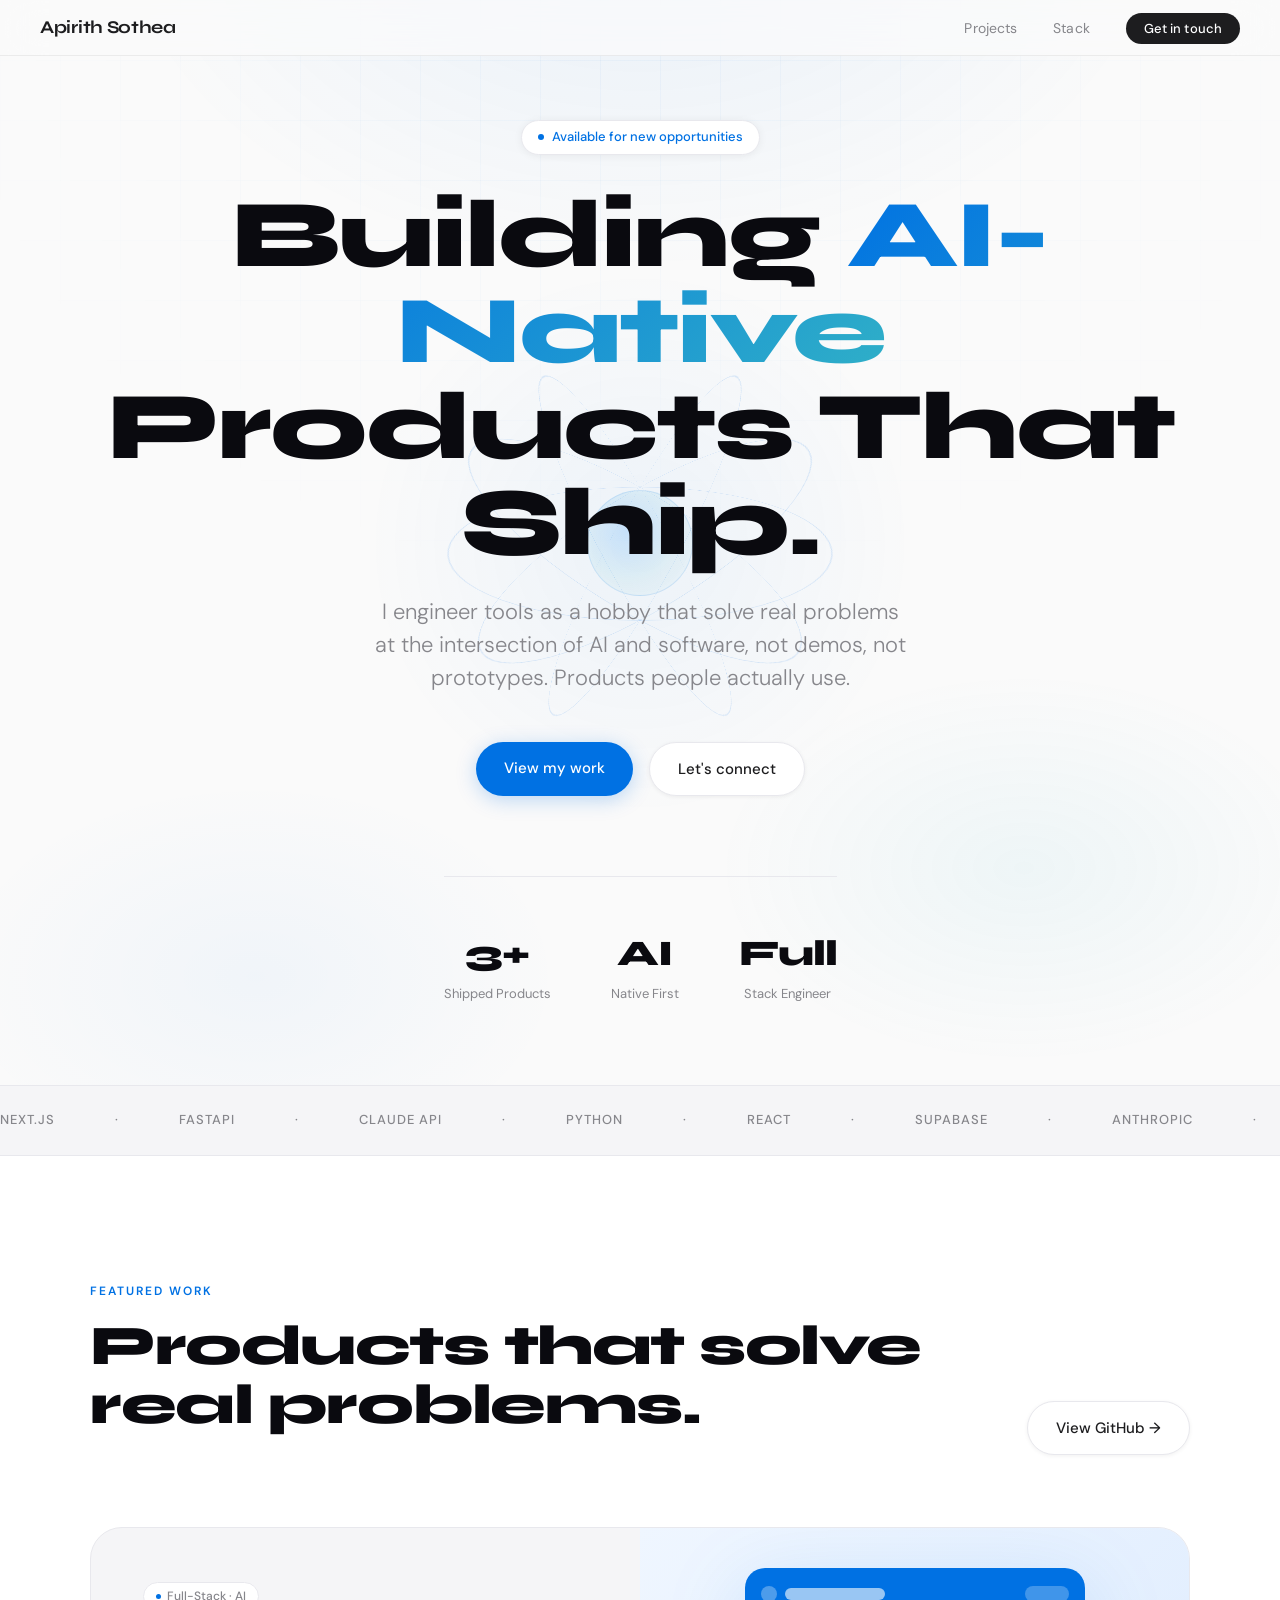
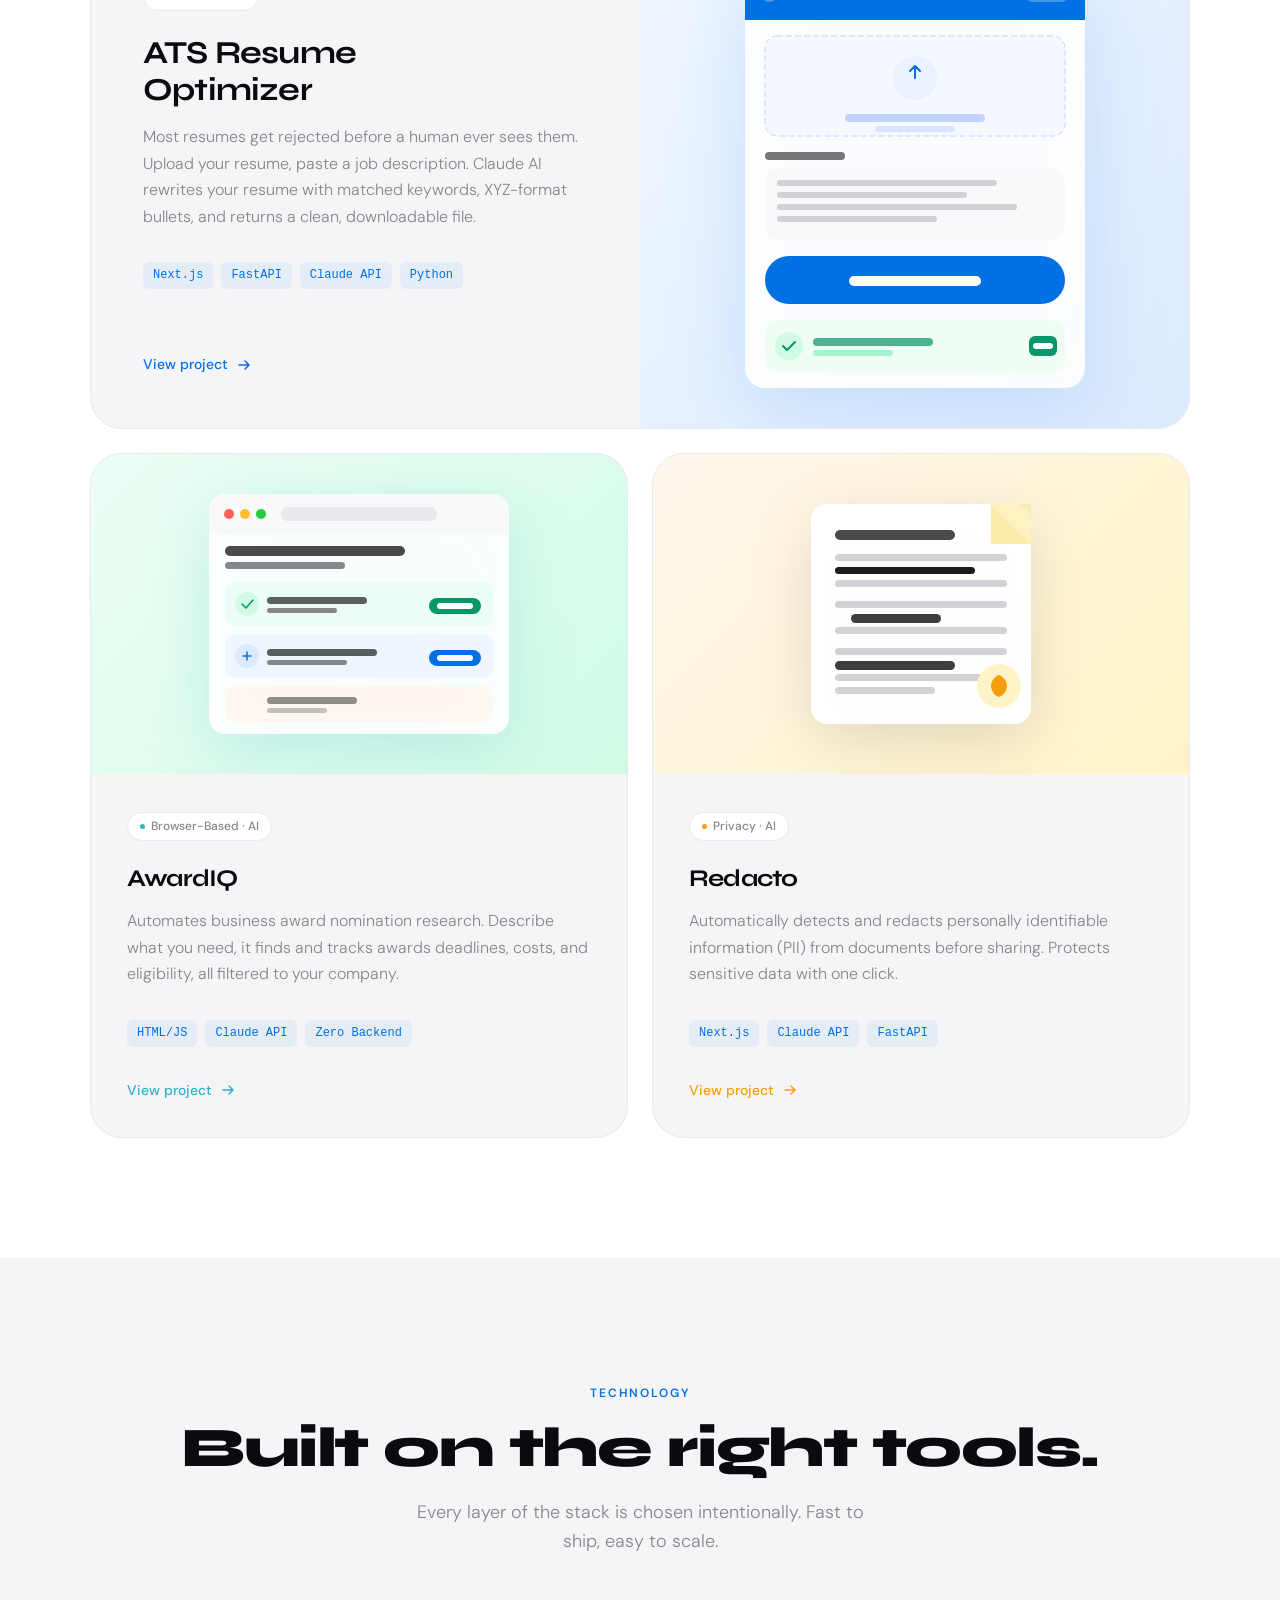
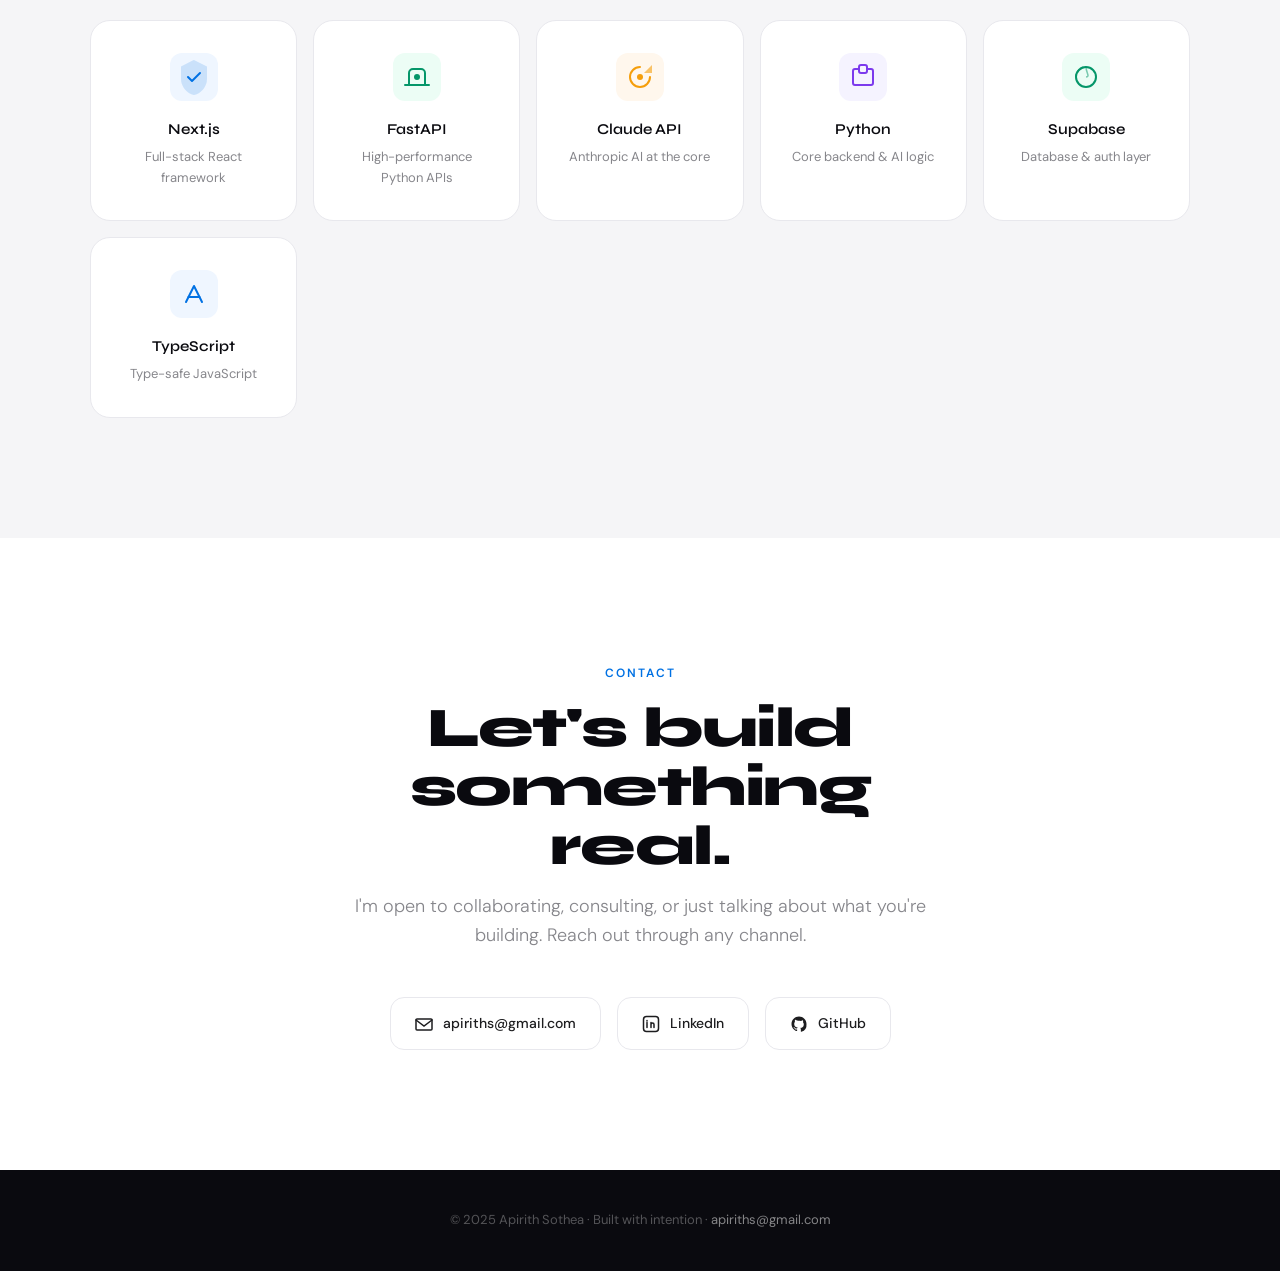
==== commit 868a5e76: "Update index.html" ====
--- a/files/index.html
+++ b/files/index.html
@@ -3,7 +3,7 @@
 <head>
 <meta charset="UTF-8">
 <meta name="viewport" content="width=device-width, initial-scale=1.0">
-<title>Apirith Sothea — AI Product Engineer</title>
+<title>Apirith Sothea  AI Product Engineer</title>
 <link rel="preconnect" href="https://fonts.googleapis.com">
 <link href="https://fonts.googleapis.com/css2?family=Syne:wght@400;500;600;700;800&family=DM+Sans:ital,opsz,wght@0,9..40,300;0,9..40,400;0,9..40,500;1,9..40,300&display=swap" rel="stylesheet">
 <style>
@@ -761,7 +761,7 @@
     </div>
 
     <h1>Building <span>AI-Native</span><br>Products That Ship.</h1>
-    <p class="hero-sub">I engineer tools that solve real problems at the intersection of AI and software — not demos, not prototypes. Products people actually use.</p>
+    <p class="hero-sub">I engineer tools as a hobby that solve real problems at the intersection of AI and software, not demos, not prototypes. Products people actually use.</p>
 
     <div class="hero-actions">
       <a href="#projects" class="btn-primary">View my work</a>
@@ -843,7 +843,7 @@
       <span class="section-label">Featured Work</span>
       <h2 class="section-title">Products that solve<br>real problems.</h2>
     </div>
-    <a href="https://github.com/apiriths" target="_blank" class="btn-secondary" style="white-space:nowrap;">View GitHub →</a>
+    <a href="https://github.com/apirith" target="_blank" class="btn-secondary" style="white-space:nowrap;">View GitHub →</a>
   </div>
 
   <div class="projects-grid">
@@ -854,7 +854,7 @@
         <div>
           <span class="project-tag"><span class="project-tag-dot"></span>Full-Stack · AI</span>
           <h3>ATS Resume<br>Optimizer</h3>
-          <p>Most resumes get rejected before a human ever sees them. Upload your resume, paste a job description — Claude AI rewrites your resume with matched keywords, XYZ-format bullets, and returns a clean, downloadable file.</p>
+          <p>Most resumes get rejected before a human ever sees them. Upload your resume, paste a job description. Claude AI rewrites your resume with matched keywords, XYZ-format bullets, and returns a clean, downloadable file.</p>
           <div class="project-stack">
             <span class="stack-chip">Next.js</span>
             <span class="stack-chip">FastAPI</span>
@@ -958,7 +958,7 @@
           <div>
             <span class="project-tag"><span class="project-tag-dot" style="background:#30B0C7"></span>Browser-Based · AI</span>
             <h3>AwardIQ</h3>
-            <p>Automates business award nomination research. Describe what you need, it finds and tracks awards — deadlines, costs, eligibility — all filtered to your company.</p>
+            <p>Automates business award nomination research. Describe what you need, it finds and tracks awards  deadlines, costs, and eligibility,  all filtered to your company.</p>
             <div class="project-stack">
               <span class="stack-chip">HTML/JS</span>
               <span class="stack-chip">Claude API</span>
